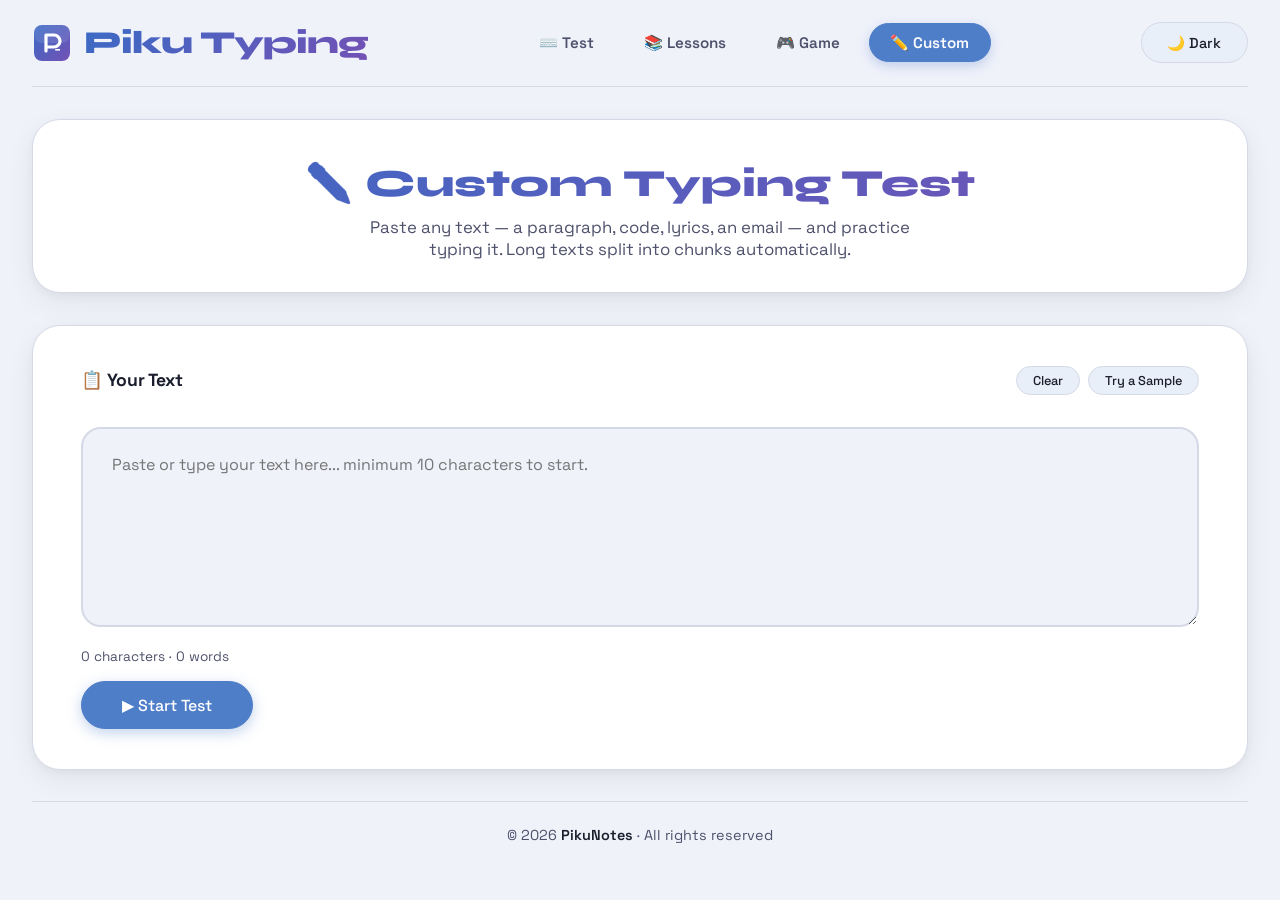
==== custom.html @ 1fb5ff5f "feat: add lesson player and AI coaching features - Implemented lesson.html for the typing lesson pla" ====
<!DOCTYPE html>
<html lang="en">
<head>
  <meta charset="UTF-8">
  <meta name="viewport" content="width=device-width, initial-scale=1.0">
  <title>Piku Typing — Custom Test</title>
  <link rel="icon" type="image/svg+xml" href="data:image/svg+xml,<svg xmlns='http://www.w3.org/2000/svg' viewBox='0 0 100 100'><rect x='5' y='5' width='90' height='90' rx='20' fill='%233a6bc5'/><path d='M35 30V70M35 30H55C63.2843 30 70 36.7157 70 45C70 53.2843 63.2843 60 55 60H35' stroke='white' stroke-width='10' stroke-linecap='round'/></svg>">

  <link rel="preconnect" href="https://fonts.googleapis.com">
  <link rel="preconnect" href="https://fonts.gstatic.com" crossorigin>
  <link href="https://fonts.googleapis.com/css2?family=Space+Grotesk:wght@400;500;600;700&family=JetBrains+Mono:wght@400;500&family=Syne:wght@700;800&display=swap" rel="stylesheet">
  <link rel="stylesheet" href="style.css">
</head>

<body>

  <!-- ========== HEADER ========== -->
  <header class="main-header">
    <a class="brand" href="Index.html">
      <svg width="40" height="40" viewBox="0 0 100 100" fill="none">
        <defs>
          <linearGradient id="pg" x1="0%" y1="0%" x2="100%" y2="100%">
            <stop offset="0%" style="stop-color:#3a6bc5"/>
            <stop offset="100%" style="stop-color:#7351b5"/>
          </linearGradient>
        </defs>
        <rect x="5" y="5" width="90" height="90" rx="20" fill="url(#pg)"/>
        <rect x="5" y="5" width="90" height="45" rx="20" fill="white" fill-opacity="0.1"/>
        <path d="M35 30V70M35 30H55C63.28 30 70 36.72 70 45C70 53.28 63.28 60 55 60H35"
              stroke="white" stroke-width="8" stroke-linecap="round" stroke-linejoin="round"/>
        <rect x="58" y="65" width="12" height="4" fill="white">
          <animate attributeName="opacity" values="1;0;1" dur="1s" repeatCount="indefinite"/>
        </rect>
      </svg>
      <div class="logo">Piku Typing</div>
    </a>
    <div class="header-actions" id="headerActions">
      <button class="btn" id="darkToggle">🌙 Dark</button>
    </div>
  </header>

  <!-- ========== MAIN ========== -->
  <main class="container">

    <!-- Hero -->
    <div class="card" style="text-align:center;padding:2.5rem 2rem 2rem;">
      <h1 style="font-family:var(--font-display);font-size:2.4rem;font-weight:800;
                 background:var(--gradient-brand);-webkit-background-clip:text;
                 background-clip:text;color:transparent;margin-bottom:0.6rem;">
        ✏️ Custom Typing Test
      </h1>
      <p style="color:var(--text-secondary);font-size:1.05rem;max-width:560px;margin:0 auto;">
        Paste any text — a paragraph, code, lyrics, an email — and practice typing it.
        Long texts split into chunks automatically.
      </p>
    </div>

    <!-- Input Section -->
    <div class="card" id="inputSection">
      <div class="card-header-row">
        <h3>📋 Your Text</h3>
        <div style="display:flex;gap:0.5rem;">
          <button class="btn btn-sm" id="clearTextBtn">Clear</button>
          <button class="btn btn-sm" id="sampleBtn">Try a Sample</button>
        </div>
      </div>

      <textarea
        class="custom-textarea"
        id="customTextarea"
        placeholder="Paste or type your text here... minimum 10 characters to start."
      ></textarea>

      <div class="custom-meta" id="textMeta">0 characters · 0 words</div>

      <div style="display:flex;gap:1rem;flex-wrap:wrap;align-items:center;">
        <button class="btn btn-primary" id="startCustomBtn"
                style="width:auto;padding:0.8rem 2.5rem;font-size:1rem;">
          ▶ Start Test
        </button>
        <div style="font-size:0.85rem;color:var(--text-secondary);" id="chunkInfo"></div>
      </div>
    </div>

    <!-- Test Section (hidden until started) -->
    <div id="testSection" style="display:none;">

      <div class="card">
        <div style="display:flex;justify-content:space-between;align-items:center;
                    flex-wrap:wrap;gap:1rem;margin-bottom:1rem;">
          <div>
            <span style="font-weight:700;font-size:1.1rem;" id="chunkLabel"></span>
            <span style="color:var(--text-secondary);font-size:0.85rem;margin-left:0.6rem;"
                  id="chunkProgress"></span>
          </div>
          <div class="stats" style="margin:0;">
            <span class="stat-badge" id="customWpm">⚡ — WPM</span>
            <span class="stat-badge" id="customAcc">🎯 100%</span>
            <span class="stat-badge" id="customErrors">❌ 0</span>
          </div>
        </div>

        <!-- Progress bar -->
        <div class="progress-bar-wrap">
          <div class="progress-bar-fill" id="customProgressBar"></div>
        </div>

        <!-- Typing display -->
        <div class="typing-display" id="customDisplay"></div>

        <input
          type="text"
          class="hidden-input"
          id="customInput"
          autocomplete="off"
          autocorrect="off"
          autocapitalize="none"
          spellcheck="false"
          inputmode="text"
          readonly
        >

        <!-- Chunk complete message -->
        <div id="chunkComplete" style="
          display:none;
          background:rgba(46,139,87,0.1);
          border:1.5px solid #2e8b57;
          border-radius:20px;
          padding:1.2rem 1.5rem;
          margin-top:1.2rem;
          text-align:center;
        ">
          <div style="font-size:1.4rem;margin-bottom:0.3rem;" id="chunkCompleteIcon">🎉</div>
          <div style="font-weight:700;font-size:1.05rem;color:#2e8b57;"
               id="chunkCompleteMsg"></div>
          <div style="color:var(--text-secondary);font-size:0.88rem;margin-top:0.3rem;"
               id="chunkCompleteStats"></div>
        </div>

        <div style="display:flex;gap:0.8rem;margin-top:1.2rem;flex-wrap:wrap;">
          <button class="btn" id="retryChunkBtn">⟳ Retry</button>
          <button class="btn" id="backToInputBtn">← Change Text</button>
          <button class="btn btn-primary" id="nextChunkBtn"
                  style="width:auto;padding:0.65rem 2rem;display:none;">
            Next Chunk →
          </button>
        </div>
      </div>

      <!-- Session results -->
      <div class="card" id="sessionResults" style="display:none;">
        <h3>📊 Session Results</h3>
        <div id="sessionResultsGrid" class="result-stats-grid"
             style="margin-top:1rem;"></div>
      </div>

    </div>

  </main>

  <footer>
    © 2026 <strong>PikuNotes</strong> · All rights reserved
  </footer>

  <script src="nav.js"></script>
  <script>
  /* ==========================================
     custom.html — Script
     ========================================== */

  /* ── Dark mode ── */
  const darkToggle = document.getElementById('darkToggle');
  let isDark = localStorage.getItem('pt_dark') === 'true';
  document.body.classList.toggle('dark', isDark);
  darkToggle.textContent = isDark ? '☀️ Light' : '🌙 Dark';
  darkToggle.addEventListener('click', () => {
    isDark = !isDark;
    document.body.classList.toggle('dark', isDark);
    localStorage.setItem('pt_dark', isDark);
    darkToggle.textContent = isDark ? '☀️ Light' : '🌙 Dark';
  });

  /* ── Sample texts ── */
  const SAMPLES = [
    `The quick brown fox jumps over the lazy dog. Pack my box with five dozen liquor jugs. How vexingly quick daft zebras jump! The five boxing wizards jump quickly.`,
    `To be, or not to be, that is the question. Whether tis nobler in the mind to suffer the slings and arrows of outrageous fortune, or to take arms against a sea of troubles.`,
    `function fibonacci(n) { if (n <= 1) return n; return fibonacci(n - 1) + fibonacci(n - 2); } console.log(fibonacci(10));`,
    `In the beginning, the universe was created. This has made a lot of people very angry and has been widely regarded as a bad move. Many races believe that it was created by some sort of god.`,
    `Dear team, I wanted to follow up on our meeting from yesterday. Please review the attached documents and send your feedback by end of day Friday. Thank you for your continued support.`
  ];

  /* ── State ── */
  let chunks       = [];
  let currentChunk = 0;
  let charSpans    = [];
  let currentPos   = 0;
  let correctChars = 0;
  let totalTyped   = 0;
  let errors       = 0;
  let startTime    = null;
  let chunkDone    = false;
  let sessionStats = [];

  /* ── DOM ── */
  const textarea       = document.getElementById('customTextarea');
  const textMeta       = document.getElementById('textMeta');
  const chunkInfo      = document.getElementById('chunkInfo');
  const inputSection   = document.getElementById('inputSection');
  const testSection    = document.getElementById('testSection');
  const customDisplay  = document.getElementById('customDisplay');
  const customInput    = document.getElementById('customInput');
  const customWpm      = document.getElementById('customWpm');
  const customAcc      = document.getElementById('customAcc');
  const customErrors   = document.getElementById('customErrors');
  const chunkLabel     = document.getElementById('chunkLabel');
  const chunkProgress  = document.getElementById('chunkProgress');
  const chunkComplete  = document.getElementById('chunkComplete');
  const nextChunkBtn   = document.getElementById('nextChunkBtn');
  const customProgressBar = document.getElementById('customProgressBar');

  /* ── Live textarea stats ── */
  textarea.addEventListener('input', updateMeta);

  function updateMeta() {
    const text  = textarea.value.trim();
    const chars = text.length;
    const words = text ? text.split(/\s+/).filter(Boolean).length : 0;
    textMeta.textContent = `${chars} characters · ${words} words`;

    /* chunk preview */
    if (chars >= 10) {
      const c = splitIntoChunks(text);
      chunkInfo.textContent =
        c.length > 1
          ? `Will split into ${c.length} chunks of ~100 words each`
          : `1 chunk · ready to start`;
    } else {
      chunkInfo.textContent = '';
    }
  }

  /* ── Split text into ~100 word chunks ── */
  function splitIntoChunks(text) {
    const words  = text.trim().split(/\s+/);
    const size   = 100;
    const result = [];
    for (let i = 0; i < words.length; i += size) {
      result.push(words.slice(i, i + size).join(' '));
    }
    return result;
  }

  /* ── Sample button ── */
  document.getElementById('sampleBtn').addEventListener('click', () => {
    textarea.value = SAMPLES[Math.floor(Math.random() * SAMPLES.length)];
    updateMeta();
  });

  document.getElementById('clearTextBtn').addEventListener('click', () => {
    textarea.value = '';
    updateMeta();
  });

  /* ── Start test ── */
  document.getElementById('startCustomBtn').addEventListener('click', () => {
    const text = textarea.value.trim();
    if (text.length < 10) {
      alert('Please enter at least 10 characters.');
      return;
    }

    chunks       = splitIntoChunks(text);
    currentChunk = 0;
    sessionStats = [];

    inputSection.style.display = 'none';
    testSection.style.display  = 'block';
    document.getElementById('sessionResults').style.display = 'none';

    loadChunk(0);
  });

  /* ── Load chunk ── */
  function loadChunk(idx) {
    currentChunk = idx;
    chunkDone    = false;
    currentPos   = 0;
    correctChars = 0;
    totalTyped   = 0;
    errors       = 0;
    startTime    = null;

    customInput.value = '';
    chunkComplete.style.display = 'none';
    nextChunkBtn.style.display  = 'none';

    chunkLabel.textContent   = `Chunk ${idx + 1}`;
    chunkProgress.textContent =
      chunks.length > 1 ? `${idx + 1} of ${chunks.length}` : '';

    customWpm.textContent    = '⚡ — WPM';
    customAcc.textContent    = '🎯 100%';
    customErrors.textContent = '❌ 0';

    customProgressBar.style.width = '0%';

    renderChunkText(chunks[idx]);

    setTimeout(() => {
      customInput.removeAttribute('readonly');
      customInput.focus();
    }, 50);
  }

  /* ── Render chunk text ── */
  function renderChunkText(text) {
    customDisplay.innerHTML = '';
    charSpans = [];

    for (let i = 0; i < text.length; i++) {
      const span = document.createElement('span');
      span.className = 'char' + (i === 0 ? ' current' : '');
      span.textContent = text[i] === ' ' ? '\u00A0' : text[i];
      customDisplay.appendChild(span);
      charSpans.push(span);
    }
  }

  /* ── Input ── */
  customInput.addEventListener('input', () => {
    if (chunkDone) return;

    const val   = customInput.value;
    const typed = val[val.length - 1];
    if (!typed) return;

    if (!startTime) startTime = Date.now();

    if (currentPos >= charSpans.length) return;

    const expected = chunks[currentChunk][currentPos];
    const correct  = typed === expected;

    charSpans[currentPos].classList.remove('current');

    if (correct) {
      charSpans[currentPos].classList.add('correct');
      correctChars++;
    } else {
      charSpans[currentPos].classList.add('incorrect');
      errors++;
    }

    totalTyped++;
    currentPos++;

    if (currentPos < charSpans.length) {
      charSpans[currentPos].classList.add('current');
      scrollCursor();
    }

    customInput.value = '';
    updateStats();

    /* progress bar */
    const pct = Math.round((currentPos / charSpans.length) * 100);
    customProgressBar.style.width = pct + '%';

    if (currentPos >= charSpans.length) finishChunk();
  });

  customInput.addEventListener('keydown', e => {
    if (e.key === 'Backspace') {
      e.preventDefault();
      if (currentPos === 0) return;
      const prev = chunks[currentChunk][currentPos - 1];
      if (prev === ' ') return;

      currentPos--;
      const wasCorrect = charSpans[currentPos].classList.contains('correct');
      charSpans[currentPos].classList.remove('correct','incorrect','current');
      charSpans[currentPos].classList.add('current');
      if (currentPos + 1 < charSpans.length)
        charSpans[currentPos + 1].classList.remove('current');
      if (totalTyped > 0) totalTyped--;
      if (wasCorrect) correctChars = Math.max(0, correctChars - 1);
      customInput.value = '';
      updateStats();
    }

    if (e.key === 'Tab') {
      e.preventDefault();
      loadChunk(currentChunk);
    }
  });

  customDisplay.addEventListener('click', () => {
    customInput.removeAttribute('readonly');
    customInput.focus();
  });

  function scrollCursor() {
    const cur = charSpans[currentPos];
    if (!cur) return;
    const top = cur.offsetTop;
    const bot = top + cur.offsetHeight;
    const dTop = customDisplay.scrollTop;
    const dBot = dTop + customDisplay.clientHeight;
    if (top < dTop || bot > dBot)
      customDisplay.scrollTop = top - customDisplay.clientHeight / 2;
  }

  /* ── Stats ── */
  function updateStats() {
    const elapsed = startTime ? (Date.now() - startTime) / 60000 : 0;
    const wpm     = elapsed > 0 ? Math.round((correctChars / 5) / elapsed) : 0;
    const acc     = totalTyped > 0
      ? Math.round((correctChars / totalTyped) * 100) : 100;

    customWpm.textContent    = `⚡ ${wpm} WPM`;
    customAcc.textContent    = `🎯 ${acc}%`;
    customErrors.textContent = `❌ ${errors}`;
  }

  /* ── Finish chunk ── */
  function finishChunk() {
    chunkDone = true;
    customInput.blur();

    const elapsed = startTime ? (Date.now() - startTime) / 60000 : 0.001;
    const wpm     = Math.round((correctChars / 5) / elapsed);
    const acc     = totalTyped > 0
      ? Math.round((correctChars / totalTyped) * 100) : 100;

    sessionStats.push({ wpm, acc, errors, chunk: currentChunk + 1 });

    const isLast = currentChunk === chunks.length - 1;

    document.getElementById('chunkCompleteIcon').textContent =
      isLast ? '🏆' : '✅';
    document.getElementById('chunkCompleteMsg').textContent =
      isLast ? 'Test Complete!' : `Chunk ${currentChunk + 1} Done!`;
    document.getElementById('chunkCompleteStats').textContent =
      `${wpm} WPM · ${acc}% accuracy · ${errors} errors`;

    chunkComplete.style.display = 'block';
    customProgressBar.style.width = '100%';

    if (!isLast) {
      nextChunkBtn.style.display = 'inline-flex';
    } else {
      showSessionResults();
    }
  }

  /* ── Session results ── */
  function showSessionResults() {
    const resultsDiv = document.getElementById('sessionResults');
    const grid       = document.getElementById('sessionResultsGrid');
    resultsDiv.style.display = 'block';

    const avgWpm = Math.round(
      sessionStats.reduce((a, b) => a + b.wpm, 0) / sessionStats.length
    );
    const avgAcc = Math.round(
      sessionStats.reduce((a, b) => a + b.acc, 0) / sessionStats.length
    );
    const totalErrors = sessionStats.reduce((a, b) => a + b.errors, 0);

    grid.innerHTML = `
      <div class="result-stat-item">⚡ ${avgWpm} avg WPM</div>
      <div class="result-stat-item">🎯 ${avgAcc}% avg accuracy</div>
      <div class="result-stat-item">❌ ${totalErrors} total errors</div>
      <div class="result-stat-item">📄 ${chunks.length} chunk${chunks.length > 1 ? 's' : ''} done</div>
    `;

    resultsDiv.scrollIntoView({ behavior: 'smooth', block: 'start' });
  }

  /* ── Nav buttons ── */
  nextChunkBtn.addEventListener('click', () => loadChunk(currentChunk + 1));

  document.getElementById('retryChunkBtn').addEventListener('click', () =>
    loadChunk(currentChunk));

  document.getElementById('backToInputBtn').addEventListener('click', () => {
    testSection.style.display  = 'none';
    inputSection.style.display = 'block';
  });

  </script>

</body>
</html>
---- style.css ----
/* ==========================================
   PIKU TYPING — style.css
   ========================================== */

/* ── Reset ── */
*, *::before, *::after { margin: 0; padding: 0; box-sizing: border-box; }

/* ── CSS Variables ── */
:root {
  --bg:             #f0f2fa;
  --surface:        #ffffff;
  --text-primary:   #1a1e2c;
  --text-secondary: #4e516b;
  --accent:         #4f7ec9;
  --accent-soft:    #e8eff9;
  --error-bg:       #ffe6e4;
  --error-text:     #c0241c;
  --key-bg:         #e2e5f0;
  --border-light:   #d5d9e6;
  --shadow-card:    0 10px 30px rgba(0,0,0,0.06), 0 3px 8px rgba(0,0,0,0.04);
  --gradient-brand: linear-gradient(135deg, #3a6bc5, #7351b5);
  --font-mono:      'JetBrains Mono', 'Fira Code', monospace;
  --font-body:      'Space Grotesk', sans-serif;
  --font-display:   'Syne', sans-serif;
  --radius-card:    28px;
  --radius-btn:     3rem;
  --page-width:     1600px;
}

/* ── Dark Mode ── */
body.dark {
  --bg:             #12131c;
  --surface:        #1c1e2a;
  --text-primary:   #e9ecf5;
  --text-secondary: #9b9fb7;
  --accent-soft:    #262b40;
  --error-bg:       #442525;
  --error-text:     #ff9385;
  --key-bg:         #2a2d3d;
  --border-light:   #32364a;
  --shadow-card:    0 10px 30px rgba(0,0,0,0.5);
}

/* ── Base ── */
body {
  font-family: var(--font-body);
  background: var(--bg);
  color: var(--text-primary);
  min-height: 100vh;
  display: flex;
  flex-direction: column;
  transition: background 0.25s, color 0.25s;
  padding: 0 2rem 3rem;
  overflow-x: hidden;
  position: relative;
}

/* ==========================================
   HEADER & NAVBAR
   ========================================== */
.main-header {
  display: flex;
  justify-content: space-between;
  align-items: center;
  padding: 1.4rem 0;
  flex-wrap: wrap;
  gap: 1rem;
  max-width: var(--page-width);
  margin: 0 auto;
  width: 100%;
  border-bottom: 1px solid var(--border-light);
  margin-bottom: 0.5rem;
}

.brand {
  display: flex;
  align-items: center;
  gap: 12px;
  text-decoration: none;
}

.logo {
  font-family: var(--font-display);
  font-weight: 800;
  font-size: 2rem;
  letter-spacing: -1px;
  background: var(--gradient-brand);
  -webkit-background-clip: text;
  background-clip: text;
  color: transparent;
  line-height: 1.2;
}

/* ── Nav Links ── */
.main-nav {
  display: flex;
  align-items: center;
  gap: 0.4rem;
  flex-wrap: wrap;
}

.nav-link {
  text-decoration: none;
  color: var(--text-secondary);
  font-weight: 600;
  font-size: 0.95rem;
  padding: 0.55rem 1.3rem;
  border-radius: var(--radius-btn);
  border: 1.5px solid transparent;
  transition: all 0.15s;
  display: flex;
  align-items: center;
  gap: 0.3rem;
  white-space: nowrap;
}

.nav-link:hover {
  background: var(--accent-soft);
  color: var(--accent);
  border-color: var(--border-light);
}

.nav-link.active {
  background: var(--accent);
  color: white;
  border-color: var(--accent);
  box-shadow: 0 4px 12px rgba(79,126,201,0.3);
}

.header-actions {
  display: flex;
  align-items: center;
  gap: 0.8rem;
  flex-wrap: wrap;
}

.user-badge {
  background: var(--accent-soft);
  padding: 0.5rem 1.2rem;
  border-radius: var(--radius-btn);
  font-weight: 500;
  display: flex;
  align-items: center;
  gap: 0.4rem;
  font-size: 0.9rem;
  max-width: 200px;
  overflow: hidden;
  text-overflow: ellipsis;
  white-space: nowrap;
}

.user-avatar {
  width: 28px;
  height: 28px;
  border-radius: 50%;
  object-fit: cover;
}

/* ==========================================
   BUTTONS
   ========================================== */
.btn {
  background: var(--accent-soft);
  border: 1px solid var(--border-light);
  color: var(--text-primary);
  padding: 0.65rem 1.6rem;
  border-radius: var(--radius-btn);
  font-weight: 500;
  cursor: pointer;
  transition: background 0.15s, color 0.15s, border-color 0.15s, transform 0.1s;
  font-size: 0.9rem;
  display: inline-flex;
  align-items: center;
  justify-content: center;
  gap: 0.3rem;
  font-family: var(--font-body);
  white-space: nowrap;
}

.btn:hover {
  background: var(--accent);
  color: white;
  border-color: transparent;
  transform: translateY(-1px);
}

.btn:active { transform: translateY(0); }

.btn.active {
  background: var(--accent);
  color: white;
  border-color: var(--accent);
  box-shadow: 0 4px 10px rgba(79,126,201,0.3);
}

.btn-primary {
  background: var(--accent);
  color: white;
  border-color: var(--accent);
  width: 100%;
  padding: 0.9rem;
  font-size: 1rem;
  box-shadow: 0 4px 14px rgba(79,126,201,0.35);
}

.btn-primary:hover {
  filter: brightness(1.1);
  transform: translateY(-1px);
}

.btn-sm {
  font-size: 0.8rem;
  padding: 0.3rem 1rem;
}

/* ==========================================
   LAYOUT — Wider and more open
   ========================================== */
.container {
  max-width: var(--page-width);
  margin: 0 auto;
  width: 100%;
  display: flex;
  flex-direction: column;
  gap: 2rem;
  padding-top: 1.5rem;
}

.card {
  background: var(--surface);
  border-radius: var(--radius-card);
  padding: 2.5rem 3rem;
  box-shadow: var(--shadow-card);
  border: 1px solid var(--border-light);
  width: 100%;
  transition: box-shadow 0.2s;
}

.card-header-row {
  display: flex;
  justify-content: space-between;
  align-items: center;
  margin-bottom: 1rem;
}

.card-header-row h3 {
  margin: 0;
  font-size: 1.1rem;
}

/* ── Wide layout for test page ── */
.test-layout {
  display: grid;
  grid-template-columns: 320px 1fr;
  gap: 2rem;
  align-items: start;
}

.grid-2col {
  display: grid;
  grid-template-columns: 1fr 1fr;
  gap: 2rem;
}

.grid-3col {
  display: grid;
  grid-template-columns: 1fr 1fr 1fr;
  gap: 2rem;
}

.result-flash {
  border: 2px solid var(--accent) !important;
  box-shadow: 0 0 0 4px rgba(79,126,201,0.2);
  transition: border 0.6s, box-shadow 0.6s;
}

/* ==========================================
   CONTROLS
   ========================================== */
.control-label {
  font-weight: 600;
  font-size: 0.9rem;
  margin-bottom: 0.4rem;
  color: var(--text-secondary);
  text-transform: uppercase;
  letter-spacing: 0.05em;
}

.button-group {
  display: flex;
  flex-wrap: wrap;
  gap: 0.5rem;
  margin: 0.3rem 0 1.4rem;
  width: 100%;
}

.button-group .btn { flex: 0 0 auto; min-width: 0; }

/* ── Difficulty colors ── */
.diff-btn[data-diff="easy"].active    { background: #2e8b57; border-color: #2e8b57; color: white; }
.diff-btn[data-diff="medium"].active  { background: #d46b1a; border-color: #d46b1a; color: white; }
.diff-btn[data-diff="hard"].active    { background: #c0241c; border-color: #c0241c; color: white; }
.diff-btn[data-diff="easy"]:hover     { background: #2e8b57; border-color: #2e8b57; color: white; }
.diff-btn[data-diff="medium"]:hover   { background: #d46b1a; border-color: #d46b1a; color: white; }
.diff-btn[data-diff="hard"]:hover     { background: #c0241c; border-color: #c0241c; color: white; }

/* ==========================================
   THEME PICKER
   ========================================== */
.theme-picker {
  display: flex;
  gap: 0.6rem;
  flex-wrap: wrap;
  margin-top: 0.6rem;
}

.theme-dot {
  width: 34px;
  height: 34px;
  border-radius: 50%;
  cursor: pointer;
  border: 3px solid transparent;
  transition: transform 0.15s, border-color 0.15s, box-shadow 0.15s;
}

.theme-dot:hover { transform: scale(1.12); }

.theme-dot.active {
  border-color: var(--text-primary);
  box-shadow: 0 0 0 4px var(--accent-soft);
  transform: scale(1.18);
}

/* ==========================================
   PROGRESS BAR
   ========================================== */
.progress-bar-wrap {
  width: 100%;
  height: 7px;
  background: var(--border-light);
  border-radius: 99px;
  margin-bottom: 1.2rem;
  overflow: hidden;
}

.progress-bar-fill {
  height: 100%;
  width: 100%;
  background: var(--accent);
  border-radius: 99px;
  transition: width 1s linear, background 1s;
}

.progress-bar-fill.warning  { background: #d46b1a; }
.progress-bar-fill.critical { background: #c0241c; }

/* ==========================================
   TYPING TEST
   ========================================== */
.caps-warning {
  color: var(--error-text);
  font-weight: 600;
  font-size: 0.88rem;
  margin-bottom: 0.6rem;
  display: none;
  align-items: center;
  gap: 0.3rem;
}

.typing-display {
  font-family: var(--font-mono);
  font-size: 1.9rem;
  line-height: 2;
  background: var(--bg);
  padding: 2.2rem 2.8rem;
  border-radius: 22px;
  /* 🆕 FIX #4 — fixed height + scroll so cursor never goes offscreen */
  height: 220px;
  overflow-y: auto;
  overflow-x: hidden;
  word-break: break-word;
  overflow-wrap: break-word;
  white-space: pre-wrap;
  border: 1px solid var(--border-light);
  box-shadow: inset 0 2px 6px rgba(0,0,0,0.02);
  cursor: text;
  position: relative;
  user-select: none;
  width: 100%;
  transition: border-color 0.2s;
  scroll-behavior: smooth;
}

.typing-display:hover { border-color: var(--accent); }

/* Characters */
.char {
  position: relative;
  display: inline-block;
  transition: background 0.08s, color 0.08s;
  border-radius: 4px;
}

.char.correct {
  color: #1f8b4c;
  background: rgba(31,139,76,0.08);
}

body.dark .char.correct {
  color: #7ee0a0;
  background: rgba(126,224,160,0.1);
}

.char.incorrect {
  color: var(--error-text);
  background: var(--error-bg);
  text-decoration: underline wavy rgba(192,36,28,0.5);
}

.char.current {
  background: var(--accent);
  color: white;
  border-radius: 6px;
  box-shadow: 0 0 0 2px rgba(79,126,201,0.3);
  animation: cursorPulse 1.1s infinite;
}

@keyframes cursorPulse {
  0%   { opacity: 0.9; }
  50%  { opacity: 1; box-shadow: 0 0 0 4px rgba(79,126,201,0.25); }
  100% { opacity: 0.9; }
}

.hidden-input {
  position: fixed;
  top: -999px;
  left: -999px;
  width: 1px;
  height: 1px;
  opacity: 0;
  pointer-events: none;
  z-index: -1;
}

/* Stats */
.stats {
  display: flex;
  gap: 1rem;
  font-weight: 500;
  margin: 1.2rem 0;
  flex-wrap: wrap;
}

.stat-badge {
  background: var(--accent-soft);
  padding: 0.5rem 1.5rem;
  border-radius: var(--radius-btn);
  font-size: 1rem;
  border: 1px solid var(--border-light);
}

.test-actions {
  display: flex;
  gap: 0.8rem;
  flex-wrap: wrap;
}

.test-meta {
  display: flex;
  justify-content: space-between;
  align-items: center;
  margin: 0.6rem 0 0.2rem;
  min-height: 1.4rem;
  flex-wrap: wrap;
  gap: 0.4rem;
}

.words-remaining {
  font-size: 0.85rem;
  color: var(--text-secondary);
  font-family: var(--font-mono);
}

.restart-hint {
  font-size: 0.82rem;
  color: var(--text-secondary);
  opacity: 0;
  transition: opacity 0.4s;
}

.restart-hint.visible { opacity: 1; }

/* ==========================================
   RESULT CARD
   ========================================== */
.result-placeholder {
  font-size: 1rem;
  color: var(--text-secondary);
  margin: 0.4rem 0;
}

.result-stats-grid {
  display: grid;
  grid-template-columns: 1fr 1fr;
  gap: 0.7rem;
  margin-bottom: 0.6rem;
}

.result-stat-item {
  background: var(--accent-soft);
  border: 1px solid var(--border-light);
  border-radius: 16px;
  padding: 0.65rem 1rem;
  font-size: 0.95rem;
  font-weight: 500;
  text-align: center;
}

.result-meta {
  font-size: 0.82rem;
  color: var(--text-secondary);
  margin-top: 0.3rem;
}

.chart-note {
  font-size: 0.82rem;
  color: var(--text-secondary);
  margin-top: 0.4rem;
}

canvas {
  width: 100%;
  height: auto;
  border-radius: 12px;
  margin-top: 1rem;
  background: transparent;
}

/* ==========================================
   LEADERBOARD
   ========================================== */
.lb-tabs {
  display: flex;
  gap: 0.5rem;
  margin: 0.6rem 0 0.8rem;
}

.lb-tab {
  background: var(--accent-soft);
  border: 1px solid var(--border-light);
  color: var(--text-secondary);
  padding: 0.4rem 1.2rem;
  border-radius: var(--radius-btn);
  font-size: 0.85rem;
  font-weight: 500;
  cursor: pointer;
  font-family: var(--font-body);
  transition: 0.15s;
}

.lb-tab.active {
  background: var(--accent);
  color: white;
  border-color: var(--accent);
}

.leaderboard-list { list-style: none; margin-top: 0.4rem; }

.leaderboard-list li {
  display: flex;
  justify-content: space-between;
  padding: 0.55rem 0;
  border-bottom: 1px dashed var(--border-light);
  font-size: 0.9rem;
  flex-wrap: wrap;
  gap: 0.3rem;
}

.lb-placeholder {
  color: var(--text-secondary);
  justify-content: center !important;
}

/* ==========================================
   HEATMAP
   ========================================== */
.heatmap-sub {
  font-weight: 400;
  font-size: 0.88rem;
  color: var(--text-secondary);
  margin-left: 0.5rem;
}

.heatmap-grid {
  display: grid;
  grid-template-columns: repeat(auto-fill, minmax(46px, 1fr));
  gap: 7px;
  margin-top: 1rem;
}

.key-chip {
  background: var(--key-bg);
  padding: 0.6rem 0.2rem;
  text-align: center;
  border-radius: 10px;
  font-weight: 500;
  font-family: monospace;
  font-size: 0.9rem;
  transition: background 0.2s;
}

.key-chip.error { background: #f4b8b8; color: #8b0000; }
body.dark .key-chip.error { background: #5a1f1f; color: #ffb0a8; }

/* ==========================================
   FOOTER
   ========================================== */
footer {
  text-align: center;
  padding: 1.5rem 0 0.5rem;
  color: var(--text-secondary);
  font-size: 0.9rem;
  margin-top: auto;
  border-top: 1px solid var(--border-light);
  max-width: var(--page-width);
  margin-left: auto;
  margin-right: auto;
  width: 100%;
}

footer strong { font-weight: 600; color: var(--text-primary); }

/* ==========================================
   AUTH MODAL
   ========================================== */
.modal-overlay {
  position: fixed;
  inset: 0;
  background: rgba(0,0,0,0.65);
  display: flex;
  align-items: center;
  justify-content: center;
  z-index: 1000;
  backdrop-filter: blur(6px);
}

.modal {
  background: var(--surface);
  border-radius: 32px;
  padding: 2.5rem 2.8rem 2.2rem;
  max-width: 480px;
  width: 94%;
  box-shadow: 0 30px 60px rgba(0,0,0,0.45);
  border: 1px solid var(--border-light);
  position: relative;
  max-height: 90vh;
  overflow-y: auto;
}

.modal-close {
  position: absolute;
  top: 1.2rem;
  right: 1.4rem;
  width: 36px;
  height: 36px;
  border-radius: 50%;
  border: 1px solid var(--border-light);
  background: var(--accent-soft);
  color: var(--text-secondary);
  font-size: 1.2rem;
  cursor: pointer;
  display: flex;
  align-items: center;
  justify-content: center;
  transition: 0.15s;
  font-family: inherit;
}

.modal-close:hover {
  background: var(--error-bg);
  color: var(--error-text);
  border-color: var(--error-text);
}

.modal-logo {
  font-family: var(--font-display);
  font-weight: 800;
  font-size: 1.6rem;
  background: var(--gradient-brand);
  -webkit-background-clip: text;
  background-clip: text;
  color: transparent;
  margin-bottom: 0.5rem;
}

.modal-tagline {
  font-size: 0.9rem;
  color: var(--text-secondary);
  margin-bottom: 2rem;
}

/* ── Google Sign In Button ── */
.google-signin-btn {
  display: flex;
  align-items: center;
  justify-content: center;
  gap: 0.8rem;
  width: 100%;
  padding: 1rem 1.5rem;
  background: #fff;
  border: 2px solid #dadce0;
  border-radius: 20px;
  font-size: 1rem;
  font-weight: 600;
  color: #3c4043;
  cursor: pointer;
  transition: box-shadow 0.15s, border-color 0.15s, transform 0.1s;
  font-family: var(--font-body);
  margin-bottom: 1.2rem;
}

.google-signin-btn:hover {
  box-shadow: 0 4px 16px rgba(0,0,0,0.12);
  border-color: #bbb;
  transform: translateY(-1px);
}

body.dark .google-signin-btn {
  background: #2a2d3d;
  border-color: var(--border-light);
  color: var(--text-primary);
}

.guest-skip {
  text-align: center;
  margin-top: 0.8rem;
  font-size: 0.9rem;
  color: var(--text-secondary);
}

.guest-skip a {
  color: var(--accent);
  cursor: pointer;
  text-decoration: underline;
  text-underline-offset: 2px;
  font-weight: 500;
}

.auth-divider {
  text-align: center;
  font-size: 0.82rem;
  color: var(--text-secondary);
  margin: 1rem 0;
}

/* ==========================================
   LESSONS HUB PAGE
   ========================================== */
.lessons-hero {
  text-align: center;
  padding: 3rem 2rem 2rem;
}

.lessons-hero h1 {
  font-family: var(--font-display);
  font-size: 3rem;
  font-weight: 800;
  background: var(--gradient-brand);
  -webkit-background-clip: text;
  background-clip: text;
  color: transparent;
  margin-bottom: 0.8rem;
}

.lessons-hero p {
  font-size: 1.15rem;
  color: var(--text-secondary);
  max-width: 600px;
  margin: 0 auto;
}

.lessons-track {
  margin-bottom: 2.5rem;
}

.track-title {
  font-family: var(--font-display);
  font-size: 1.4rem;
  font-weight: 700;
  margin-bottom: 1.2rem;
  display: flex;
  align-items: center;
  gap: 0.6rem;
}

.lessons-grid {
  display: grid;
  grid-template-columns: repeat(auto-fill, minmax(200px, 1fr));
  gap: 1rem;
}

.lesson-card {
  background: var(--surface);
  border: 1.5px solid var(--border-light);
  border-radius: 20px;
  padding: 1.4rem 1.2rem;
  cursor: pointer;
  text-decoration: none;
  color: var(--text-primary);
  transition: all 0.18s;
  display: flex;
  flex-direction: column;
  gap: 0.5rem;
  position: relative;
  overflow: hidden;
}

.lesson-card:hover {
  border-color: var(--accent);
  box-shadow: 0 8px 24px rgba(79,126,201,0.15);
  transform: translateY(-3px);
}

.lesson-card.completed {
  border-color: #2e8b57;
  background: rgba(46,139,87,0.04);
}

.lesson-card.completed::after {
  content: '✓';
  position: absolute;
  top: 0.8rem;
  right: 0.8rem;
  background: #2e8b57;
  color: white;
  width: 22px;
  height: 22px;
  border-radius: 50%;
  display: flex;
  align-items: center;
  justify-content: center;
  font-size: 0.75rem;
  font-weight: 700;
}

.lesson-number {
  font-size: 0.78rem;
  font-weight: 600;
  color: var(--text-secondary);
  text-transform: uppercase;
  letter-spacing: 0.06em;
}

.lesson-title {
  font-size: 1rem;
  font-weight: 700;
}

.lesson-keys {
  font-family: var(--font-mono);
  font-size: 0.8rem;
  color: var(--accent);
  background: var(--accent-soft);
  padding: 0.2rem 0.6rem;
  border-radius: 6px;
  display: inline-block;
  width: fit-content;
}

/* ==========================================
   LESSON PLAYER PAGE
   ========================================== */
.lesson-layout {
  display: grid;
  grid-template-columns: 1fr 280px;
  gap: 2rem;
  align-items: start;
}

.lesson-header {
  margin-bottom: 1.5rem;
}

.lesson-header h2 {
  font-family: var(--font-display);
  font-size: 1.8rem;
  font-weight: 800;
}

.task-progress {
  display: flex;
  gap: 0.5rem;
  margin: 1rem 0;
  flex-wrap: wrap;
}

.task-pip {
  width: 36px;
  height: 6px;
  border-radius: 99px;
  background: var(--border-light);
  transition: background 0.2s;
  cursor: pointer;
}

.task-pip.active   { background: var(--accent); }
.task-pip.done     { background: #2e8b57; }

.lesson-nav-buttons {
  display: flex;
  gap: 1rem;
  margin-top: 1.5rem;
}

/* On-screen keyboard */
.keyboard-wrap {
  background: var(--surface);
  border: 1px solid var(--border-light);
  border-radius: 20px;
  padding: 1.2rem;
  margin-top: 1.5rem;
}

.kb-row {
  display: flex;
  gap: 5px;
  justify-content: center;
  margin-bottom: 5px;
}

.kb-key {
  background: var(--key-bg);
  border: 1.5px solid var(--border-light);
  border-radius: 8px;
  padding: 0.5rem 0.4rem;
  min-width: 38px;
  text-align: center;
  font-family: var(--font-mono);
  font-size: 0.82rem;
  font-weight: 600;
  transition: all 0.15s;
  color: var(--text-secondary);
}

.kb-key.wide-15  { min-width: 58px; }
.kb-key.wide-20  { min-width: 78px; }
.kb-key.space    { min-width: 220px; }

/* Finger colors */
.kb-key.finger-l-pinky  { background: #fde8f0; color: #8b0034; border-color: #f4a8c4; }
.kb-key.finger-l-ring   { background: #fdf0e3; color: #8b3a00; border-color: #f4c88a; }
.kb-key.finger-l-middle { background: #e3f4ea; color: #1a5c32; border-color: #8ad4a8; }
.kb-key.finger-l-index  { background: #e8eff9; color: #1a3a8b; border-color: #8aaef4; }
.kb-key.finger-thumb    { background: #ede8f9; color: #4a1a8b; border-color: #b48af4; }
.kb-key.finger-r-index  { background: #e0f4f0; color: #0a5c4a; border-color: #8ad4c4; }
.kb-key.finger-r-middle { background: #fce8f0; color: #8b002a; border-color: #f4a8b8; }
.kb-key.finger-r-ring   { background: #faf4dc; color: #5c4a00; border-color: #d4c48a; }
.kb-key.finger-r-pinky  { background: #f0e8fa; color: #4a008b; border-color: #c48af4; }

.kb-key.highlight {
  transform: scale(1.12);
  box-shadow: 0 4px 14px rgba(79,126,201,0.4);
  border-color: var(--accent) !important;
  z-index: 2;
}

body.dark .kb-key.finger-l-pinky  { background: #3a1a28; color: #f4a8c4; }
body.dark .kb-key.finger-l-ring   { background: #3a2a10; color: #f4c88a; }
body.dark .kb-key.finger-l-middle { background: #102a1a; color: #8ad4a8; }
body.dark .kb-key.finger-l-index  { background: #101e3a; color: #8aaef4; }
body.dark .kb-key.finger-r-index  { background: #0a2a24; color: #8ad4c4; }
body.dark .kb-key.finger-r-middle { background: #3a0a18; color: #f4a8b8; }
body.dark .kb-key.finger-r-ring   { background: #2a2400; color: #d4c48a; }
body.dark .kb-key.finger-r-pinky  { background: #200a3a; color: #c48af4; }

/* Lesson sidebar */
.lesson-sidebar .card { padding: 1.4rem; }

.sidebar-lesson-list { list-style: none; }

.sidebar-lesson-list li {
  padding: 0.6rem 0.8rem;
  border-radius: 12px;
  font-size: 0.88rem;
  cursor: pointer;
  transition: 0.15s;
  display: flex;
  align-items: center;
  gap: 0.5rem;
  color: var(--text-secondary);
}

.sidebar-lesson-list li:hover { background: var(--accent-soft); color: var(--accent); }
.sidebar-lesson-list li.active { background: var(--accent); color: white; font-weight: 600; }
.sidebar-lesson-list li.done { color: #2e8b57; }

/* ==========================================
   GAME PAGE
   ========================================== */
.game-arena {
  background: var(--bg);
  border: 2px solid var(--border-light);
  border-radius: 22px;
  height: 420px;
  position: relative;
  overflow: hidden;
  margin: 1.5rem 0;
}

.falling-word {
  position: absolute;
  font-family: var(--font-mono);
  font-size: 1.2rem;
  font-weight: 600;
  color: var(--text-primary);
  background: var(--surface);
  border: 1.5px solid var(--border-light);
  border-radius: 10px;
  padding: 0.3rem 0.8rem;
  animation: fall linear forwards;
  transition: border-color 0.1s;
}

.falling-word.active {
  border-color: var(--accent);
  color: var(--accent);
  box-shadow: 0 0 12px rgba(79,126,201,0.3);
}

.falling-word.missed { border-color: var(--error-text); opacity: 0.4; }

@keyframes fall {
  from { top: -60px; }
  to   { top: 100%;  }
}

.game-input-wrap {
  display: flex;
  gap: 1rem;
  align-items: center;
}

.game-input {
  flex: 1;
  padding: 1rem 1.5rem;
  border-radius: 20px;
  border: 2px solid var(--border-light);
  background: var(--surface);
  color: var(--text-primary);
  font-family: var(--font-mono);
  font-size: 1.1rem;
  outline: none;
  transition: border 0.15s;
}

.game-input:focus { border-color: var(--accent); }

.game-stats {
  display: flex;
  gap: 1.5rem;
  margin: 1rem 0;
  flex-wrap: wrap;
}

.game-stat {
  background: var(--accent-soft);
  padding: 0.6rem 1.5rem;
  border-radius: var(--radius-btn);
  font-weight: 600;
  font-size: 1rem;
  border: 1px solid var(--border-light);
}

/* ==========================================
   CUSTOM PAGE
   ========================================== */
.custom-textarea {
  width: 100%;
  min-height: 200px;
  padding: 1.4rem 1.8rem;
  border-radius: 20px;
  border: 2px solid var(--border-light);
  background: var(--bg);
  color: var(--text-primary);
  font-family: var(--font-body);
  font-size: 1rem;
  line-height: 1.7;
  resize: vertical;
  outline: none;
  transition: border 0.15s;
  margin: 1rem 0;
}

.custom-textarea:focus { border-color: var(--accent); }

.custom-meta {
  font-size: 0.85rem;
  color: var(--text-secondary);
  margin-bottom: 1rem;
}

/* ==========================================
   PIKU AI BUDDY
   ========================================== */
.piku-bubble {
  position: fixed;
  bottom: 2rem;
  right: 2rem;
  z-index: 500;
  display: flex;
  flex-direction: column;
  align-items: flex-end;
  gap: 0.8rem;
}

.piku-avatar-btn {
  width: 64px;
  height: 64px;
  border-radius: 50%;
  background: var(--gradient-brand);
  border: 3px solid white;
  box-shadow: 0 8px 24px rgba(79,126,201,0.4);
  cursor: pointer;
  display: flex;
  align-items: center;
  justify-content: center;
  transition: transform 0.2s, box-shadow 0.2s;
  overflow: hidden;
  padding: 0;
}

.piku-avatar-btn:hover {
  transform: scale(1.08);
  box-shadow: 0 12px 30px rgba(79,126,201,0.5);
}

.piku-chat-panel {
  background: var(--surface);
  border: 1px solid var(--border-light);
  border-radius: 24px;
  width: 340px;
  max-height: 480px;
  box-shadow: 0 20px 50px rgba(0,0,0,0.2);
  display: none;
  flex-direction: column;
  overflow: hidden;
}

.piku-chat-panel.open { display: flex; }

.piku-chat-header {
  display: flex;
  align-items: center;
  gap: 0.8rem;
  padding: 1rem 1.2rem;
  border-bottom: 1px solid var(--border-light);
  background: var(--gradient-brand);
  color: white;
}

.piku-chat-header-avatar {
  width: 40px;
  height: 40px;
  border-radius: 50%;
  background: rgba(255,255,255,0.2);
  display: flex;
  align-items: center;
  justify-content: center;
  overflow: hidden;
}

.piku-chat-name { font-weight: 700; font-size: 1rem; }
.piku-chat-status { font-size: 0.78rem; opacity: 0.85; }

.piku-close-btn {
  margin-left: auto;
  background: none;
  border: none;
  color: white;
  font-size: 1.2rem;
  cursor: pointer;
  opacity: 0.8;
  transition: opacity 0.15s;
  line-height: 1;
  font-family: inherit;
}

.piku-close-btn:hover { opacity: 1; }

.piku-messages {
  flex: 1;
  overflow-y: auto;
  padding: 1rem;
  display: flex;
  flex-direction: column;
  gap: 0.8rem;
}

.piku-msg {
  display: flex;
  gap: 0.6rem;
  align-items: flex-start;
}

.piku-msg.user { flex-direction: row-reverse; }

.piku-msg-bubble {
  background: var(--accent-soft);
  border-radius: 16px 16px 16px 4px;
  padding: 0.7rem 1rem;
  font-size: 0.88rem;
  line-height: 1.5;
  max-width: 85%;
  border: 1px solid var(--border-light);
}

.piku-msg.user .piku-msg-bubble {
  background: var(--accent);
  color: white;
  border-radius: 16px 16px 4px 16px;
  border-color: var(--accent);
}

.piku-typing-indicator {
  display: flex;
  gap: 4px;
  padding: 0.5rem 0.8rem;
  align-items: center;
}

.piku-typing-indicator span {
  width: 7px;
  height: 7px;
  border-radius: 50%;
  background: var(--text-secondary);
  animation: typingBounce 1.2s infinite;
}

.piku-typing-indicator span:nth-child(2) { animation-delay: 0.2s; }
.piku-typing-indicator span:nth-child(3) { animation-delay: 0.4s; }

@keyframes typingBounce {
  0%, 60%, 100% { transform: translateY(0); opacity: 0.4; }
  30%            { transform: translateY(-6px); opacity: 1; }
}

.piku-input-row {
  display: flex;
  gap: 0.5rem;
  padding: 0.8rem;
  border-top: 1px solid var(--border-light);
}

.piku-input {
  flex: 1;
  padding: 0.6rem 1rem;
  border-radius: 20px;
  border: 1.5px solid var(--border-light);
  background: var(--bg);
  color: var(--text-primary);
  font-family: var(--font-body);
  font-size: 0.88rem;
  outline: none;
  transition: border 0.15s;
}

.piku-input:focus { border-color: var(--accent); }

.piku-send-btn {
  background: var(--accent);
  color: white;
  border: none;
  border-radius: 50%;
  width: 36px;
  height: 36px;
  cursor: pointer;
  display: flex;
  align-items: center;
  justify-content: center;
  font-size: 1rem;
  transition: 0.15s;
  font-family: inherit;
}

.piku-send-btn:hover { filter: brightness(1.1); transform: scale(1.05); }

/* Notification dot on avatar */
.piku-notif {
  position: absolute;
  top: 0;
  right: 0;
  width: 16px;
  height: 16px;
  background: #e53e3e;
  border-radius: 50%;
  border: 2px solid white;
  display: none;
}

.piku-notif.visible { display: block; }

/* ==========================================
   RESPONSIVE
   ========================================== */
@media (max-width: 1100px) {
  .test-layout { grid-template-columns: 1fr; }
  .lesson-layout { grid-template-columns: 1fr; }
}

@media (max-width: 700px) {
  body { padding: 0 1rem 2rem; }
  .grid-2col { grid-template-columns: 1fr; }
  .grid-3col { grid-template-columns: 1fr; }
  .lessons-grid { grid-template-columns: 1fr 1fr; }

  .main-header {
    flex-direction: column;
    align-items: flex-start;
    gap: 0.8rem;
  }

  .main-nav { width: 100%; }

  .header-actions {
    width: 100%;
    justify-content: flex-start;
  }

  .piku-chat-panel { width: 300px; }

  .typing-display {
    font-size: 1.1rem;
    padding: 1rem;
    height: 160px;
  }

  .card { padding: 1.4rem; }
  .logo { font-size: 1.5rem; }
  .lessons-grid { grid-template-columns: 1fr; }
  .lessons-hero h1 { font-size: 2rem; }
  .piku-bubble { bottom: 1rem; right: 1rem; }
  .piku-chat-panel { width: calc(100vw - 2rem); }

  .result-stats-grid { grid-template-columns: 1fr 1fr; gap: 0.4rem; }
  .result-stat-item { font-size: 0.82rem; padding: 0.4rem 0.5rem; }
  .stats { gap: 0.5rem; }
  .stat-badge { padding: 0.4rem 0.8rem; font-size: 0.85rem; }
  .btn { padding: 0.5rem 1rem; font-size: 0.85rem; }
}
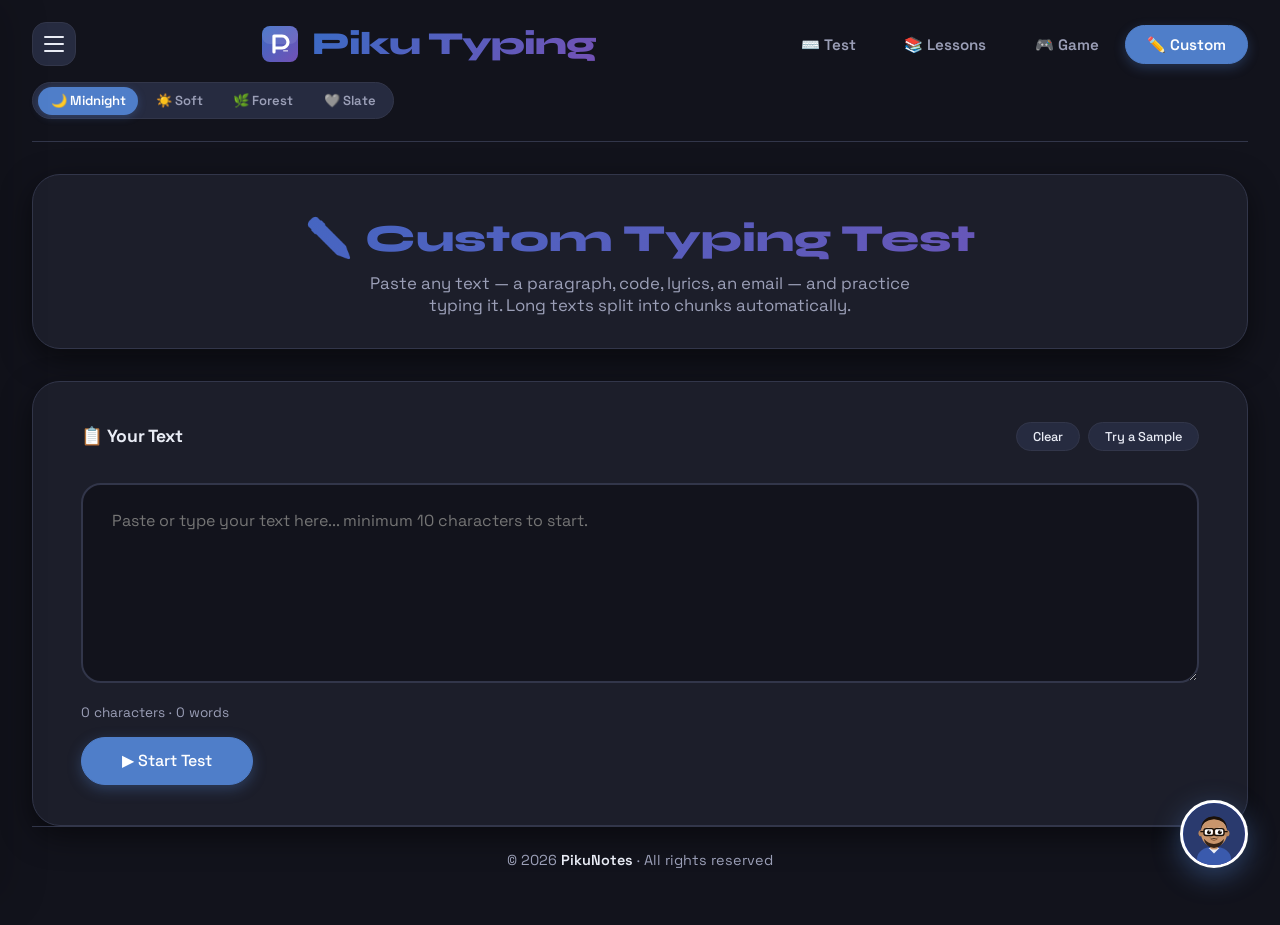
==== commit 8cbb8a0d: "refactor: remove dark mode toggle and implement theme switcher functionality" ====
--- a/custom.html
+++ b/custom.html
@@ -34,9 +34,7 @@
       </svg>
       <div class="logo">Piku Typing</div>
     </a>
-    <div class="header-actions" id="headerActions">
-      <button class="btn" id="darkToggle">🌙 Dark</button>
-    </div>
+    <div class="header-actions" id="headerActions"></div>
   </header>
 
   <!-- ========== MAIN ========== -->
--- a/style.css
+++ b/style.css
@@ -5,8 +5,31 @@
 /* ── Reset ── */
 *, *::before, *::after { margin: 0; padding: 0; box-sizing: border-box; }
 
-/* ── CSS Variables ── */
-:root {
+/* ── Theme: Midnight Blue (default) ── */
+:root,
+[data-theme="midnight"] {
+  --bg:             #12131c;
+  --surface:        #1c1e2a;
+  --text-primary:   #e9ecf5;
+  --text-secondary: #9b9fb7;
+  --accent:         #4f7ec9;
+  --accent-soft:    #262b40;
+  --error-bg:       #442525;
+  --error-text:     #ff9385;
+  --key-bg:         #2a2d3d;
+  --border-light:   #32364a;
+  --shadow-card:    0 10px 30px rgba(0,0,0,0.5);
+  --gradient-brand: linear-gradient(135deg, #3a6bc5, #7351b5);
+  --font-mono:      'JetBrains Mono', 'Fira Code', monospace;
+  --font-body:      'Space Grotesk', sans-serif;
+  --font-display:   'Syne', sans-serif;
+  --radius-card:    28px;
+  --radius-btn:     3rem;
+  --page-width:     1600px;
+}
+
+/* ── Theme: Soft Light ── */
+[data-theme="soft"] {
   --bg:             #f0f2fa;
   --surface:        #ffffff;
   --text-primary:   #1a1e2c;
@@ -18,27 +41,38 @@
   --key-bg:         #e2e5f0;
   --border-light:   #d5d9e6;
   --shadow-card:    0 10px 30px rgba(0,0,0,0.06), 0 3px 8px rgba(0,0,0,0.04);
-  --gradient-brand: linear-gradient(135deg, #3a6bc5, #7351b5);
-  --font-mono:      'JetBrains Mono', 'Fira Code', monospace;
-  --font-body:      'Space Grotesk', sans-serif;
-  --font-display:   'Syne', sans-serif;
-  --radius-card:    28px;
-  --radius-btn:     3rem;
-  --page-width:     1600px;
-}
-
-/* ── Dark Mode ── */
-body.dark {
-  --bg:             #12131c;
-  --surface:        #1c1e2a;
-  --text-primary:   #e9ecf5;
-  --text-secondary: #9b9fb7;
-  --accent-soft:    #262b40;
-  --error-bg:       #442525;
+}
+
+/* ── Theme: Forest ── */
+[data-theme="forest"] {
+  --bg:             #0d1a0f;
+  --surface:        #152018;
+  --text-primary:   #d4edda;
+  --text-secondary: #7aab85;
+  --accent:         #3a9e5f;
+  --accent-soft:    #1a3323;
+  --error-bg:       #3a1a1a;
   --error-text:     #ff9385;
-  --key-bg:         #2a2d3d;
-  --border-light:   #32364a;
+  --key-bg:         #1e2e20;
+  --border-light:   #2a4230;
   --shadow-card:    0 10px 30px rgba(0,0,0,0.5);
+  --gradient-brand: linear-gradient(135deg, #2e7d4f, #1a5c35);
+}
+
+/* ── Theme: Slate ── */
+[data-theme="slate"] {
+  --bg:             #0f1319;
+  --surface:        #181e27;
+  --text-primary:   #cdd6e0;
+  --text-secondary: #7a8899;
+  --accent:         #5b8db8;
+  --accent-soft:    #1a2535;
+  --error-bg:       #3a2020;
+  --error-text:     #ff9385;
+  --key-bg:         #202935;
+  --border-light:   #2a3545;
+  --shadow-card:    0 10px 30px rgba(0,0,0,0.55);
+  --gradient-brand: linear-gradient(135deg, #3a6bc5, #4a5580);
 }
 
 /* ── Base ── */
@@ -214,6 +248,49 @@
 }
 
 /* ==========================================
+   SITE THEME SWITCHER
+   ========================================== */
+.site-theme-switcher {
+  display: flex;
+  gap: 0.3rem;
+  align-items: center;
+  background: var(--accent-soft);
+  border: 1px solid var(--border-light);
+  border-radius: var(--radius-btn);
+  padding: 0.2rem 0.3rem;
+}
+
+.site-theme-btn {
+  background: transparent;
+  border: none;
+  border-radius: var(--radius-btn);
+  padding: 0.35rem 0.8rem;
+  font-size: 0.82rem;
+  font-weight: 600;
+  color: var(--text-secondary);
+  cursor: pointer;
+  transition: background 0.15s, color 0.15s;
+  font-family: var(--font-body);
+  white-space: nowrap;
+}
+
+.site-theme-btn:hover {
+  background: var(--accent);
+  color: white;
+}
+
+.site-theme-btn.active {
+  background: var(--accent);
+  color: white;
+  box-shadow: 0 2px 8px rgba(79,126,201,0.3);
+}
+
+@media (max-width: 700px) {
+  .site-theme-switcher { gap: 0.15rem; padding: 0.15rem; }
+  .site-theme-btn { padding: 0.3rem 0.5rem; font-size: 0.75rem; }
+}
+
+/* ==========================================
    LAYOUT — Wider and more open
    ========================================== */
 .container {
@@ -378,8 +455,8 @@
   height: 220px;
   overflow-y: auto;
   overflow-x: hidden;
-  word-break: break-word;
-  overflow-wrap: break-word;
+  word-break: keep-all;
+  overflow-wrap: normal;
   white-space: pre-wrap;
   border: 1px solid var(--border-light);
   box-shadow: inset 0 2px 6px rgba(0,0,0,0.02);
@@ -997,16 +1074,12 @@
 /* ==========================================
    GAME PAGE
    ========================================== */
+/* Change 420 → 460 */
 .game-arena {
-  background: var(--bg);
-  border: 2px solid var(--border-light);
-  border-radius: 22px;
-  height: 420px;
-  position: relative;
-  overflow: hidden;
-  margin: 1.5rem 0;
-}
-
+  height: 460px;
+}
+
+/* Remove the animation from .falling-word */
 .falling-word {
   position: absolute;
   font-family: var(--font-mono);
@@ -1017,9 +1090,11 @@
   border: 1.5px solid var(--border-light);
   border-radius: 10px;
   padding: 0.3rem 0.8rem;
-  animation: fall linear forwards;
+  /* animation: fall linear forwards; ← DELETE THIS LINE */
   transition: border-color 0.1s;
 }
+
+/* And delete the @keyframes fall block entirely */
 
 .falling-word.active {
   border-color: var(--accent);
@@ -1028,11 +1103,6 @@
 }
 
 .falling-word.missed { border-color: var(--error-text); opacity: 0.4; }
-
-@keyframes fall {
-  from { top: -60px; }
-  to   { top: 100%;  }
-}
 
 .game-input-wrap {
   display: flex;
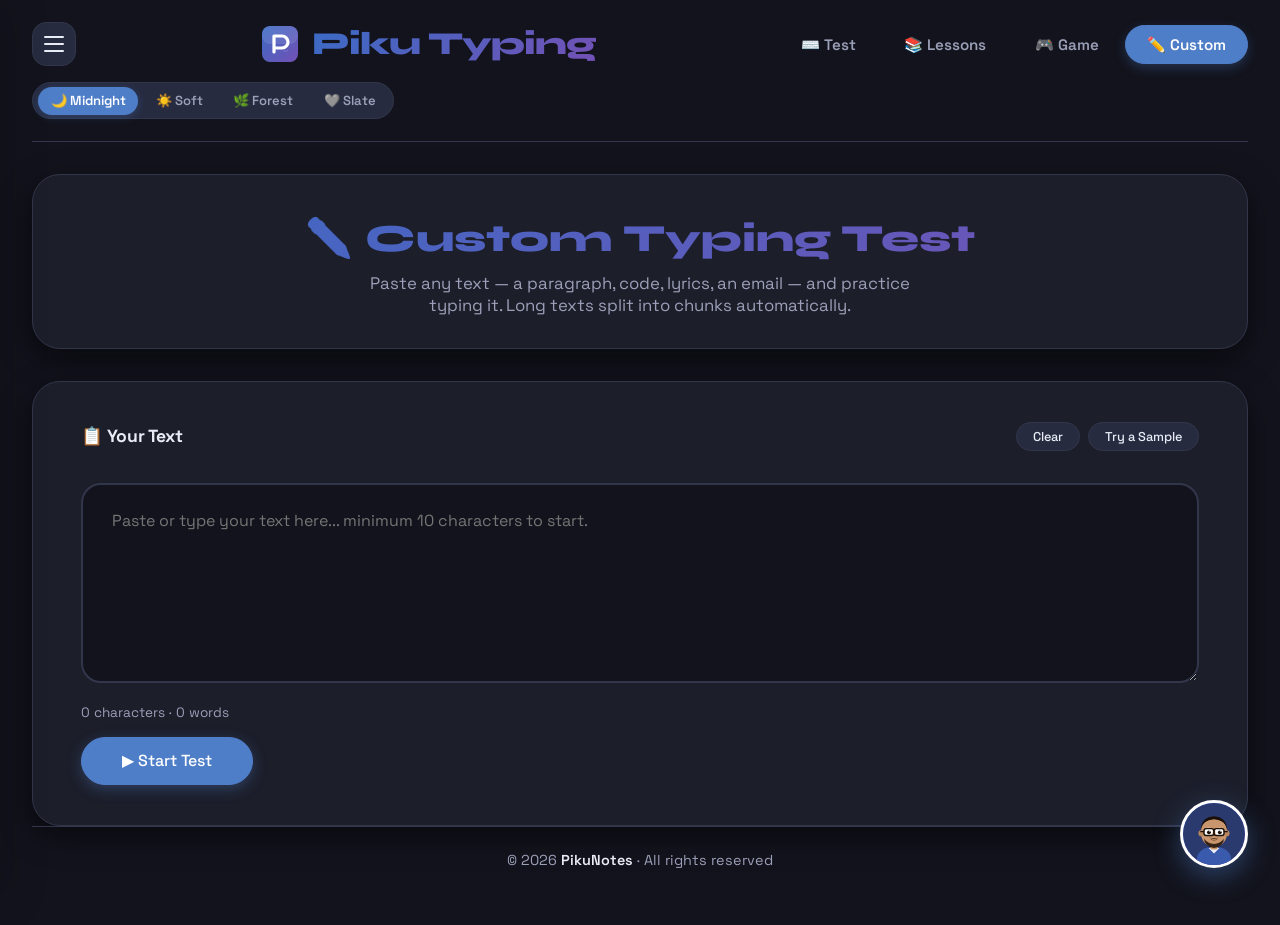
==== commit fe87fa06: "fixing bugs" ====
--- a/custom.html
+++ b/custom.html
@@ -166,18 +166,6 @@
      custom.html — Script
      ========================================== */
 
-  /* ── Dark mode ── */
-  const darkToggle = document.getElementById('darkToggle');
-  let isDark = localStorage.getItem('pt_dark') === 'true';
-  document.body.classList.toggle('dark', isDark);
-  darkToggle.textContent = isDark ? '☀️ Light' : '🌙 Dark';
-  darkToggle.addEventListener('click', () => {
-    isDark = !isDark;
-    document.body.classList.toggle('dark', isDark);
-    localStorage.setItem('pt_dark', isDark);
-    darkToggle.textContent = isDark ? '☀️ Light' : '🌙 Dark';
-  });
-
   /* ── Sample texts ── */
   const SAMPLES = [
     `The quick brown fox jumps over the lazy dog. Pack my box with five dozen liquor jugs. How vexingly quick daft zebras jump! The five boxing wizards jump quickly.`,
--- a/style.css
+++ b/style.css
@@ -483,11 +483,6 @@
   background: rgba(31,139,76,0.08);
 }
 
-body.dark .char.correct {
-  color: #7ee0a0;
-  background: rgba(126,224,160,0.1);
-}
-
 .char.incorrect {
   color: var(--error-text);
   background: var(--error-bg);
@@ -687,7 +682,6 @@
 }
 
 .key-chip.error { background: #f4b8b8; color: #8b0000; }
-body.dark .key-chip.error { background: #5a1f1f; color: #ffb0a8; }
 
 /* ==========================================
    FOOTER
@@ -802,12 +796,6 @@
   transform: translateY(-1px);
 }
 
-body.dark .google-signin-btn {
-  background: #2a2d3d;
-  border-color: var(--border-light);
-  color: var(--text-primary);
-}
-
 .guest-skip {
   text-align: center;
   margin-top: 0.8rem;
@@ -1040,15 +1028,6 @@
   border-color: var(--accent) !important;
   z-index: 2;
 }
-
-body.dark .kb-key.finger-l-pinky  { background: #3a1a28; color: #f4a8c4; }
-body.dark .kb-key.finger-l-ring   { background: #3a2a10; color: #f4c88a; }
-body.dark .kb-key.finger-l-middle { background: #102a1a; color: #8ad4a8; }
-body.dark .kb-key.finger-l-index  { background: #101e3a; color: #8aaef4; }
-body.dark .kb-key.finger-r-index  { background: #0a2a24; color: #8ad4c4; }
-body.dark .kb-key.finger-r-middle { background: #3a0a18; color: #f4a8b8; }
-body.dark .kb-key.finger-r-ring   { background: #2a2400; color: #d4c48a; }
-body.dark .kb-key.finger-r-pinky  { background: #200a3a; color: #c48af4; }
 
 /* Lesson sidebar */
 .lesson-sidebar .card { padding: 1.4rem; }
